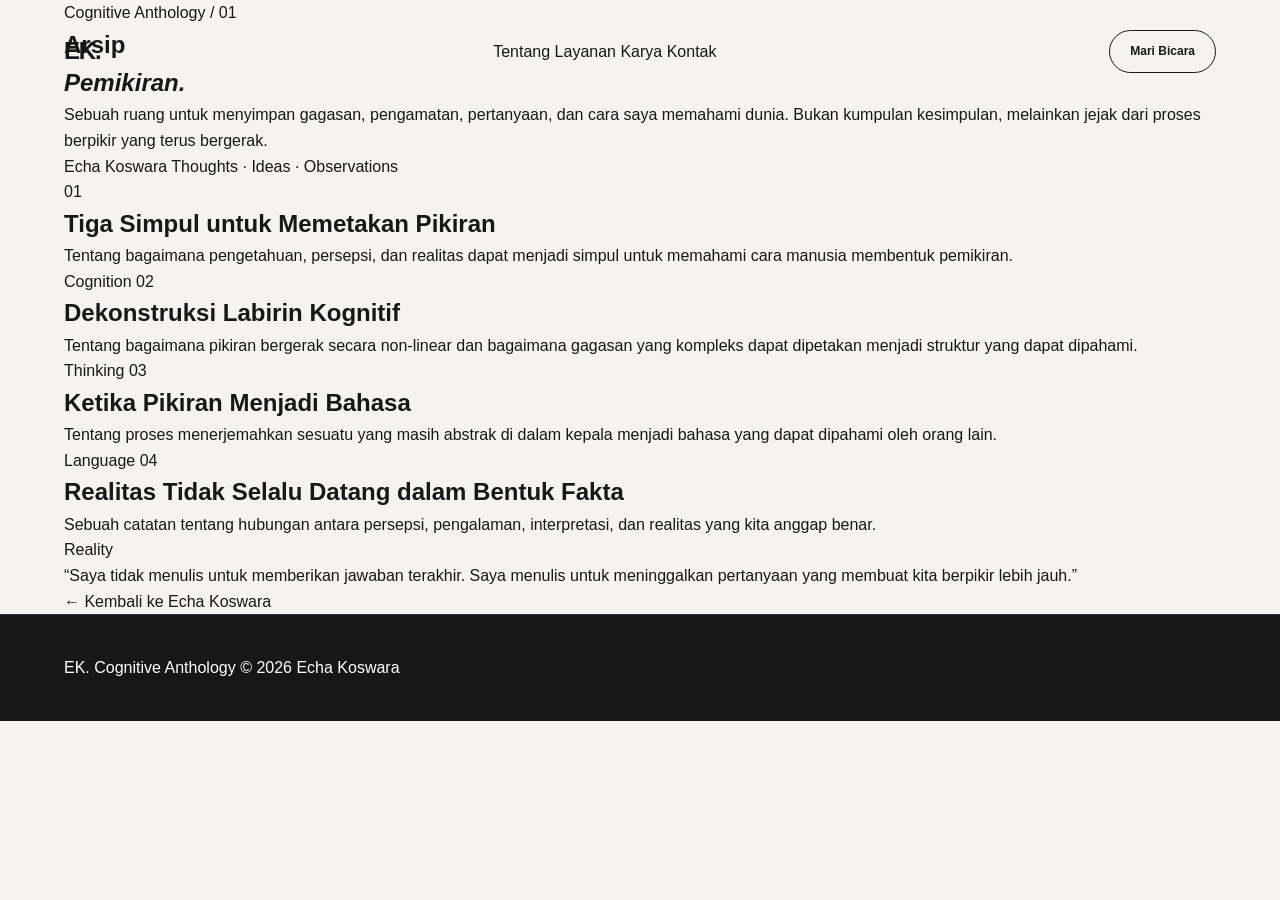
==== cognitive-anthology/index.html @ 887585f0 "Create index.html" ====
<!DOCTYPE html>
<html lang="id">

<head>
    <meta charset="UTF-8">
    <meta name="viewport" content="width=device-width, initial-scale=1.0">

    <title>Cognitive Anthology — Echa Koswara</title>

    <meta
        name="description"
        content="Cognitive Anthology adalah arsip pemikiran Echa Koswara tentang cara manusia berpikir, melihat, memahami, dan memberi makna pada realitas."
    >

    <meta name="author" content="Echa Koswara">
    <link
        rel="canonical"
        href="https://echa-koswara.github.io/cognitive-anthology/"
    >

    <link rel="stylesheet" href="../style.css">
</head>

<body>

<header class="navbar">
    <div class="container nav-container">

        <a href="../index.html" class="logo">EK.</a>

        <nav>
            <a href="../index.html#about">Tentang</a>
            <a href="../index.html#services">Layanan</a>
            <a href="../index.html#work">Karya</a>
            <a href="../index.html#contact">Kontak</a>
        </nav>

        <a href="../index.html#contact" class="nav-button">
            Mari Bicara
        </a>

    </div>
</header>


<main>

    <section class="anthology">

        <div class="container">

            <header class="anthology-header">

                <span class="anthology-label">
                    Cognitive Anthology / 01
                </span>

                <h1 class="anthology-title">
                    Arsip<br>
                    <em>Pemikiran.</em>
                </h1>

                <p class="anthology-intro">
                    Sebuah ruang untuk menyimpan gagasan, pengamatan,
                    pertanyaan, dan cara saya memahami dunia.
                    Bukan kumpulan kesimpulan, melainkan jejak dari
                    proses berpikir yang terus bergerak.
                </p>

                <div class="anthology-meta">
                    <span>Echa Koswara</span>
                    <span>Thoughts · Ideas · Observations</span>
                </div>

            </header>


            <section class="thoughts">

                <a href="#" class="thought">

                    <span class="thought-number">01</span>

                    <div class="thought-content">

                        <h2>
                            Tiga Simpul untuk Memetakan Pikiran
                        </h2>

                        <p>
                            Tentang bagaimana pengetahuan, persepsi,
                            dan realitas dapat menjadi simpul untuk
                            memahami cara manusia membentuk pemikiran.
                        </p>

                    </div>

                    <span class="thought-category">
                        Cognition
                    </span>

                </a>


                <a href="#" class="thought">

                    <span class="thought-number">02</span>

                    <div class="thought-content">

                        <h2>
                            Dekonstruksi Labirin Kognitif
                        </h2>

                        <p>
                            Tentang bagaimana pikiran bergerak secara
                            non-linear dan bagaimana gagasan yang
                            kompleks dapat dipetakan menjadi struktur
                            yang dapat dipahami.
                        </p>

                    </div>

                    <span class="thought-category">
                        Thinking
                    </span>

                </a>


                <a href="#" class="thought">

                    <span class="thought-number">03</span>

                    <div class="thought-content">

                        <h2>
                            Ketika Pikiran Menjadi Bahasa
                        </h2>

                        <p>
                            Tentang proses menerjemahkan sesuatu yang
                            masih abstrak di dalam kepala menjadi
                            bahasa yang dapat dipahami oleh orang lain.
                        </p>

                    </div>

                    <span class="thought-category">
                        Language
                    </span>

                </a>


                <a href="#" class="thought">

                    <span class="thought-number">04</span>

                    <div class="thought-content">

                        <h2>
                            Realitas Tidak Selalu Datang dalam Bentuk Fakta
                        </h2>

                        <p>
                            Sebuah catatan tentang hubungan antara
                            persepsi, pengalaman, interpretasi,
                            dan realitas yang kita anggap benar.
                        </p>

                    </div>

                    <span class="thought-category">
                        Reality
                    </span>

                </a>

            </section>


            <div class="anthology-note">

                <p>
                    “Saya tidak menulis untuk memberikan jawaban
                    terakhir. Saya menulis untuk meninggalkan
                    pertanyaan yang membuat kita berpikir lebih jauh.”
                </p>

            </div>


            <a href="../index.html" class="back-home">
                ← Kembali ke Echa Koswara
            </a>

        </div>

    </section>

</main>


<footer class="footer">

    <div class="container">

        <div class="footer-inner">

            <span>EK.</span>
            <span>Cognitive Anthology</span>
            <span>© 2026 Echa Koswara</span>

        </div>

    </div>

</footer>

</body>
</html>
---- style.css ----
/* =====================================================
   RESET
===================================================== */

* {
    margin: 0;
    padding: 0;
    box-sizing: border-box;
}

html {
    scroll-behavior: smooth;
}

body {
    font-family: "DM Sans", sans-serif;
    background: #f5f3ee;
    color: #171717;
    line-height: 1.6;
}

a {
    color: inherit;
    text-decoration: none;
}

img {
    max-width: 100%;
    display: block;
}


/* =====================================================
   VARIABLES
===================================================== */

:root {
    --background: #f5f3ee;
    --dark: #171717;
    --muted: #77736c;
    --line: #d9d5cd;
    --white: #ffffff;

    --container: 1180px;
}


/* =====================================================
   GLOBAL
===================================================== */

.container {
    width: min(90%, var(--container));
    margin: 0 auto;
}

.section {
    padding: 140px 0;
}

.section-label {
    display: flex;
    align-items: center;
    gap: 15px;

    margin-bottom: 80px;

    font-size: 11px;
    font-weight: 700;
    letter-spacing: 0.2em;
}

.section-label span {
    color: var(--muted);
}


/* =====================================================
   NAVIGATION
===================================================== */

.navbar {
    position: absolute;
    top: 0;
    left: 0;
    width: 100%;
    z-index: 10;
    padding: 30px 0;
}

.nav-container {
    display: flex;
    align-items: center;
    justify-content: space-between;
}

.logo {
    font-size: 24px;
    font-weight: 700;
    letter-spacing: -0.05em;
}

.logo span {
    color: #77736c;
}

.nav-links {
    display: flex;
    gap: 35px;

    font-size: 13px;
    font-weight: 500;
}

.nav-links a {
    position: relative;
}

.nav-links a::after {
    content: "";

    position: absolute;
    left: 0;
    bottom: -5px;

    width: 0;
    height: 1px;

    background: currentColor;

    transition: width 0.3s ease;
}

.nav-links a:hover::after {
    width: 100%;
}

.nav-button {
    padding: 11px 20px;

    border: 1px solid var(--dark);
    border-radius: 100px;

    font-size: 12px;
    font-weight: 600;

    transition: 0.3s ease;
}

.nav-button:hover {
    background: var(--dark);
    color: var(--white);
}


/* =====================================================
   HERO
===================================================== */

.hero {
    min-height: 100vh;
    padding-top: 180px;
    padding-bottom: 100px;

    display: flex;
    flex-direction: column;
    justify-content: center;

    position: relative;

    border-bottom: 1px solid var(--line);
}

.hero-container {
    width: min(90%, 1180px);
    margin-left: auto;
    margin-right: auto;

    display: grid;
    grid-template-columns: minmax(0, 1fr) 300px;
    gap: 80px;
    align-items: center;
}

.eyebrow {
    font-size: 11px;
    font-weight: 700;
    letter-spacing: 0.2em;
    margin-bottom: 25px;
}

.hero-content {
    position: relative;
    z-index: 1;
}

.hero .eyebrow {
    display: block;
    margin-bottom: 30px;
    line-height: 1.4;
}

.hero h1 {
    font-size: clamp(60px, 9vw, 125px);
    line-height: 0.92;
    letter-spacing: -0.07em;
    font-weight: 600;
}

.hero h1 em {
    font-family: "Playfair Display", serif;
    font-weight: 500;
}

.hero-description {
    max-width: 510px;

    margin-top: 40px;

    font-size: 18px;
    line-height: 1.7;
    color: var(--muted);
}

.hero-actions {
    display: flex;
    align-items: center;
    gap: 30px;

    margin-top: 40px;
}

.button {
    display: inline-block;

    padding: 15px 25px;

    border-radius: 100px;

    font-size: 13px;
    font-weight: 600;

    transition: 0.3s ease;
}

.button-dark {
    background: var(--dark);
    color: var(--white);
}

.button-dark:hover {
    transform: translateY(-3px);
}

.text-link {
    font-size: 13px;
    font-weight: 600;

    border-bottom: 1px solid var(--dark);
    padding-bottom: 4px;
}

.hero-side {
    align-self: end;

    padding-bottom: 30px;
}

.hero-mark {
    width: 100px;
    height: 100px;

    display: flex;
    align-items: center;
    justify-content: center;

    border: 1px solid var(--line);
    border-radius: 50%;

    margin-bottom: 30px;
}

.hero-mark span {
    font-size: 30px;
}

.hero-side p {
    max-width: 220px;

    font-family: "Playfair Display", serif;
    font-style: italic;

    font-size: 19px;
    line-height: 1.4;
}

.hero-bottom {
    position: absolute;
    bottom: 30px;
    left: 50%;

    width: min(90%, var(--container));

    transform: translateX(-50%);

    display: flex;
    justify-content: space-between;

    font-size: 9px;
    letter-spacing: 0.15em;
    color: var(--muted);
}


/* =====================================================
   ABOUT
===================================================== */

.about {
    background: var(--dark);
    color: var(--white);
}

.about .section-label {
    color: #aaa;
}

.about-grid {
    display: grid;
    grid-template-columns: 1fr 1fr;
    gap: 100px;
}

.about h2,
.services h2,
.work h2,
.process h2 {
    font-size: clamp(45px, 6vw, 80px);
    line-height: 1;
    letter-spacing: -0.06em;
    font-weight: 500;
}

.about h2 em,
.services h2 em,
.work h2 em,
.process h2 em,
.contact h2 em {
    font-family: "Playfair Display", serif;
    font-weight: 500;
}

.about-text {
    max-width: 550px;
}

.about-text p {
    color: #aaa;
    margin-bottom: 25px;
}

.about-text .large-text {
    color: var(--white);

    font-size: 22px;
    line-height: 1.5;
}


/* =====================================================
   SERVICES
===================================================== */

.services-header {
    display: grid;
    grid-template-columns: 1fr 350px;
    gap: 80px;

    margin-bottom: 100px;
}

.services-header p,
.work-header p {
    color: var(--muted);
    align-self: end;
}

.service-list {
    border-top: 1px solid var(--line);
}

.service-item {
    display: grid;
    grid-template-columns: 70px 1fr 50px;
    gap: 30px;

    padding: 35px 0;

    border-bottom: 1px solid var(--line);

    transition: padding 0.3s ease;
}

.service-item:hover {
    padding-left: 15px;
    padding-right: 15px;
}

.service-number {
    font-size: 11px;
    color: var(--muted);
}

.service-item h3 {
    margin-bottom: 8px;

    font-size: 25px;
    font-weight: 500;
    letter-spacing: -0.03em;
}

.service-item p {
    max-width: 550px;

    color: var(--muted);
    font-size: 14px;
}

.service-arrow {
    font-size: 20px;
}


/* =====================================================
   WORK
===================================================== */

.work {
    background: #ebe8e1;
}

.work-header {
    display: grid;
    grid-template-columns: 1fr 300px;
    gap: 80px;

    margin-bottom: 80px;
}

.work-grid {
    display: grid;
    grid-template-columns: 1.3fr 1fr;
    gap: 30px;
}

.work-card {
    background: var(--background);
}

.work-card.featured {
    grid-row: span 2;
}

.work-image {
    height: 330px;

    background:
        linear-gradient(
            135deg,
            #242424,
            #77736c
        );

    display: flex;
    align-items: center;
    justify-content: center;

    color: white;
}

.featured .work-image {
    height: 500px;
}

.work-image-two {
    background:
        linear-gradient(
            135deg,
            #aaa49a,
            #373737
        );
}

.work-image-three {
    background:
        linear-gradient(
            135deg,
            #4b4945,
            #bdb8ad
        );
}

.work-image span {
    font-family: "Playfair Display", serif;
    font-size: 80px;
    opacity: 0.5;
}

.work-info {
    padding: 25px;
}

.work-info > span {
    font-size: 9px;
    font-weight: 700;
    letter-spacing: 0.15em;
    color: var(--muted);
}

.work-info h3 {
    max-width: 500px;

    margin: 12px 0 25px;

    font-size: 25px;
    line-height: 1.2;
    font-weight: 500;
    letter-spacing: -0.03em;
}

.work-info a {
    font-size: 12px;
    font-weight: 600;

    border-bottom: 1px solid var(--dark);
    padding-bottom: 3px;
}


/* =====================================================
   PROCESS
===================================================== */

.process-grid {
    display: grid;
    grid-template-columns: 1fr 1fr;
    gap: 100px;
}

.process-list {
    border-top: 1px solid var(--line);
}

.process-item {
    display: grid;
    grid-template-columns: 50px 1fr;
    gap: 25px;

    padding: 30px 0;

    border-bottom: 1px solid var(--line);
}

.process-item > span {
    font-size: 11px;
    color: var(--muted);
}

.process-item h3 {
    font-size: 21px;
    margin-bottom: 8px;
}

.process-item p {
    max-width: 450px;

    font-size: 14px;
    color: var(--muted);
}


/* =====================================================
   CONTACT
===================================================== */

.contact {
    padding: 160px 0;

    background: var(--dark);
    color: var(--white);

    text-align: center;
}

.contact-container {
    display: flex;
    flex-direction: column;
    align-items: center;
}

.contact h2 {
    max-width: 900px;

    font-size: clamp(50px, 8vw, 110px);
    line-height: 0.95;
    letter-spacing: -0.07em;
}

.contact > .container > p:not(.eyebrow) {
    max-width: 500px;

    margin: 35px auto;

    color: #aaa;
}

.contact-button {
    display: inline-flex;
    align-items: center;
    gap: 25px;

    margin-top: 20px;

    padding: 17px 25px;

    border: 1px solid #555;
    border-radius: 100px;

    font-size: 14px;

    transition: 0.3s ease;
}

.contact-button:hover {
    background: var(--white);
    color: var(--dark);
}


/* =====================================================
   FOOTER
===================================================== */

footer {
    background: var(--dark);
    color: var(--white);

    border-top: 1px solid #333;

    padding: 40px 0;
}

.footer-container {
    display: grid;
    grid-template-columns: 1fr 1fr 1fr;

    align-items: end;
}

footer p {
    margin-top: 8px;

    color: #777;

    font-size: 11px;
}

.footer-links {
    display: flex;
    justify-content: center;
    gap: 25px;

    font-size: 11px;
}

.footer-links a:hover {
    text-decoration: underline;
}

.copyright {
    text-align: right;

    color: #777;

    font-size: 10px;
}


/* =====================================================
   RESPONSIVE — TABLET
===================================================== */

@media (max-width: 900px) {

    .section {
        padding: 100px 0;
    }

    .hero-container {
        grid-template-columns: 1fr;
    }

    .hero-side {
        display: none;
    }

    .about-grid,
    .process-grid {
        grid-template-columns: 1fr;
        gap: 60px;
    }

    .services-header,
    .work-header {
        grid-template-columns: 1fr;
        gap: 30px;
    }

    .work-grid {
        grid-template-columns: 1fr;
    }

    .work-card.featured {
        grid-row: auto;
    }

    .featured .work-image {
        height: 400px;
    }

    .footer-container {
        grid-template-columns: 1fr;
        gap: 30px;
    }

    .footer-links {
        justify-content: flex-start;
    }

    .copyright {
        text-align: left;
    }
}


/* =====================================================
   RESPONSIVE — MOBILE
===================================================== */

@media (max-width: 600px) {

    .navbar {
        padding: 22px 0;
    }

    .nav-links {
        display: none;
    }

    .nav-button {
        padding: 9px 16px;
    }

    .hero {
        min-height: 100svh;
        padding-top: 100px;
    }

    .hero h1 {
        font-size: clamp(60px, 18vw, 100px);
    }

    .hero-description {
        font-size: 16px;
        margin-top: 30px;
    }

    .hero-actions {
        flex-direction: column;
        align-items: flex-start;
        gap: 20px;
    }

    .hero-bottom {
        display: none;
    }

    .section {
        padding: 80px 0;
    }

    .section-label {
        margin-bottom: 50px;
    }

    .about h2,
    .services h2,
    .work h2,
    .process h2 {
        font-size: 48px;
    }

    .about-text .large-text {
        font-size: 19px;
    }

    .service-item {
        grid-template-columns: 35px 1fr;
        gap: 15px;
    }

    .service-arrow {
        display: none;
    }

    .service-item h3 {
        font-size: 21px;
    }

    .work-grid {
        gap: 20px;
    }

    .work-image,
    .featured .work-image {
        height: 300px;
    }

    .work-info h3 {
        font-size: 21px;
    }

    .process-item {
        grid-template-columns: 35px 1fr;
        gap: 15px;
    }

    .contact {
        padding: 100px 0;
    }

    .contact h2 {
        font-size: 55px;
    }

    .contact-button {
        font-size: 12px;
        padding: 14px 18px;
    }

    .footer-links {
        flex-wrap: wrap;
        gap: 15px;
    }
}
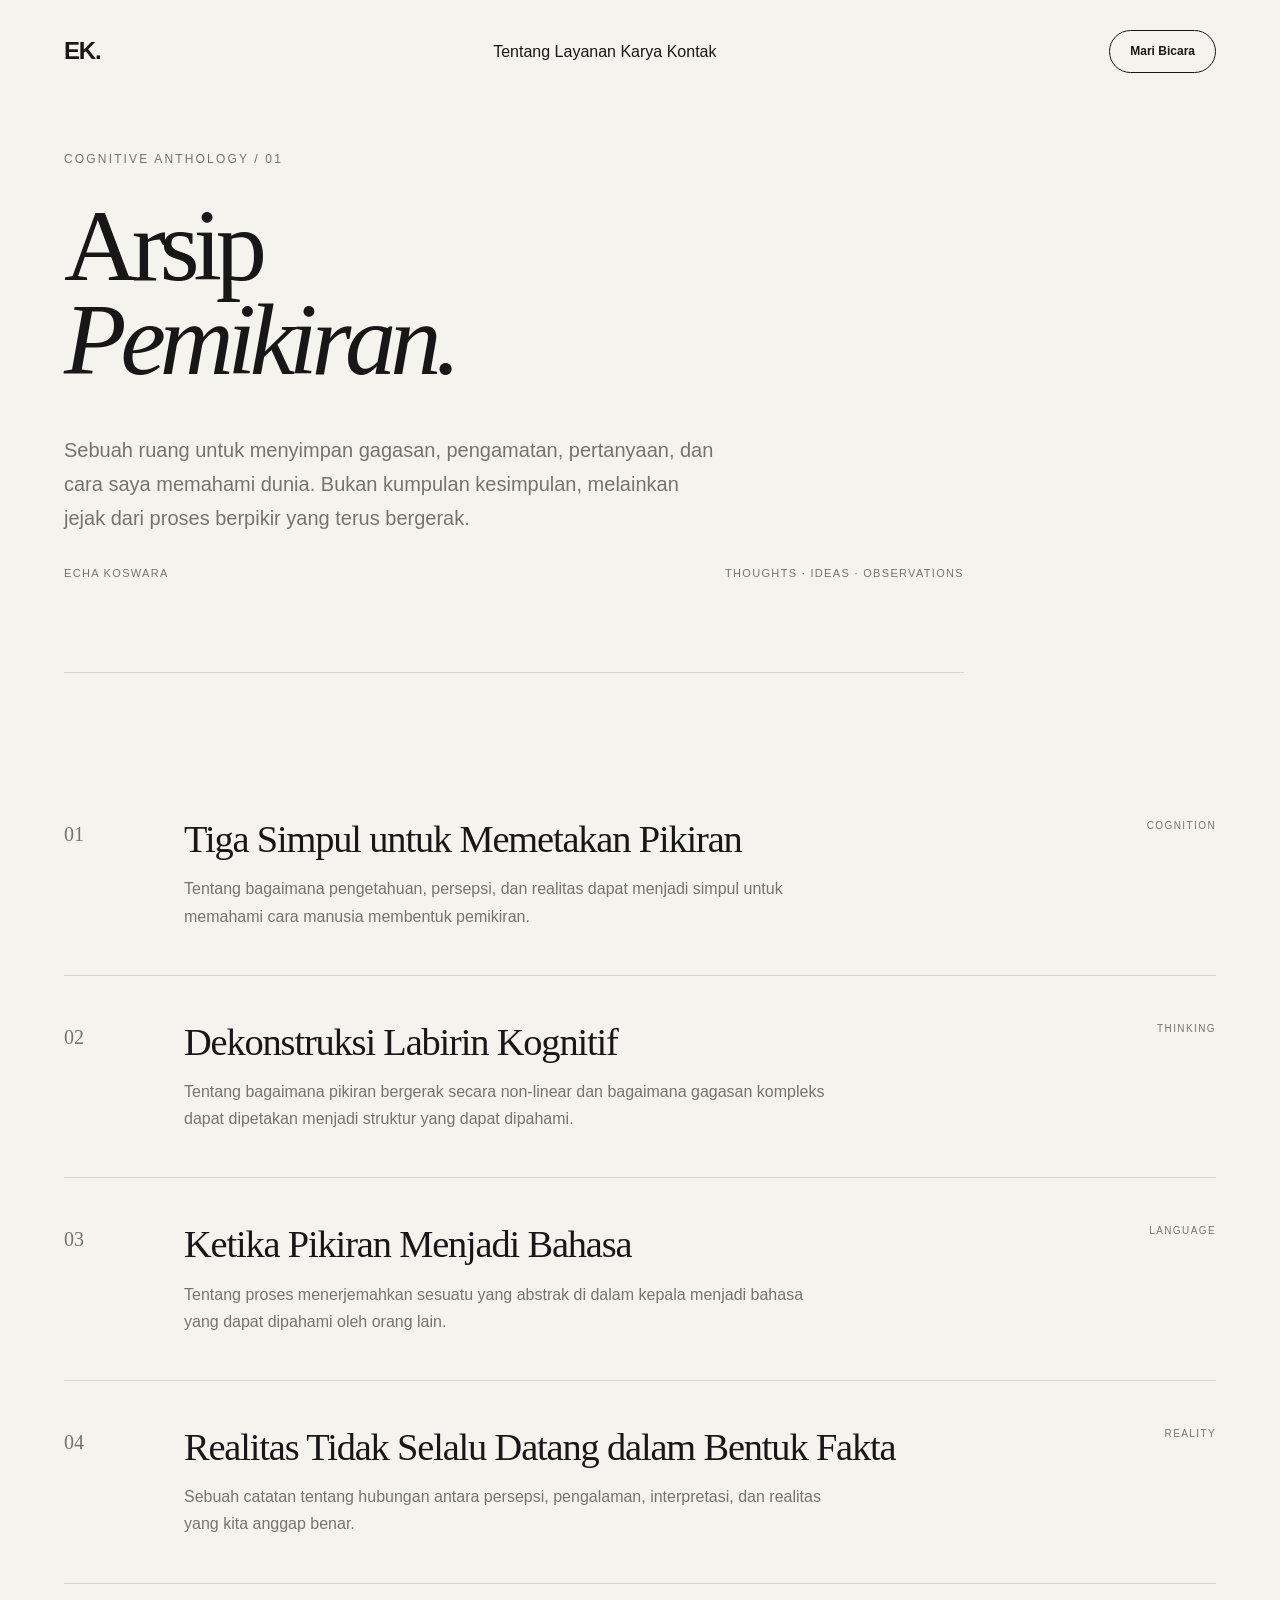
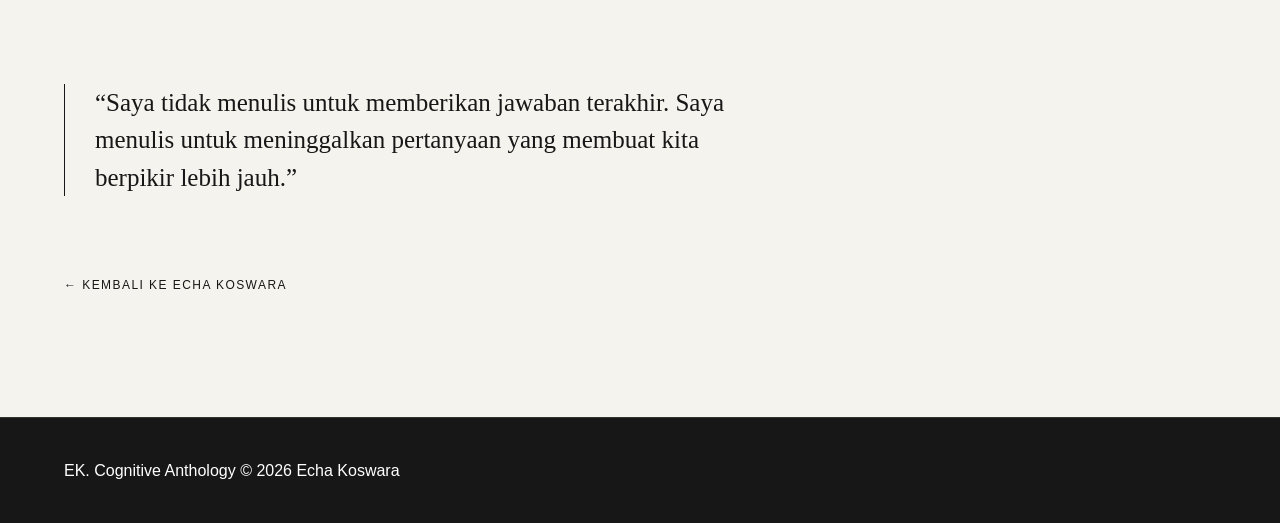
==== commit 885bae6e: "Update index.html" ====
--- a/cognitive-anthology/index.html
+++ b/cognitive-anthology/index.html
@@ -75,110 +75,108 @@
             </header>
 
 
-            <section class="thoughts">
-
-                <a href="#" class="thought">
-
-                    <span class="thought-number">01</span>
-
-                    <div class="thought-content">
-
-                        <h2>
-                            Tiga Simpul untuk Memetakan Pikiran
-                        </h2>
-
-                        <p>
-                            Tentang bagaimana pengetahuan, persepsi,
-                            dan realitas dapat menjadi simpul untuk
-                            memahami cara manusia membentuk pemikiran.
-                        </p>
-
-                    </div>
-
-                    <span class="thought-category">
-                        Cognition
-                    </span>
-
-                </a>
-
-
-                <a href="#" class="thought">
-
-                    <span class="thought-number">02</span>
-
-                    <div class="thought-content">
-
-                        <h2>
-                            Dekonstruksi Labirin Kognitif
-                        </h2>
-
-                        <p>
-                            Tentang bagaimana pikiran bergerak secara
-                            non-linear dan bagaimana gagasan yang
-                            kompleks dapat dipetakan menjadi struktur
-                            yang dapat dipahami.
-                        </p>
-
-                    </div>
-
-                    <span class="thought-category">
-                        Thinking
-                    </span>
-
-                </a>
-
-
-                <a href="#" class="thought">
-
-                    <span class="thought-number">03</span>
-
-                    <div class="thought-content">
-
-                        <h2>
-                            Ketika Pikiran Menjadi Bahasa
-                        </h2>
-
-                        <p>
-                            Tentang proses menerjemahkan sesuatu yang
-                            masih abstrak di dalam kepala menjadi
-                            bahasa yang dapat dipahami oleh orang lain.
-                        </p>
-
-                    </div>
-
-                    <span class="thought-category">
-                        Language
-                    </span>
-
-                </a>
-
-
-                <a href="#" class="thought">
-
-                    <span class="thought-number">04</span>
-
-                    <div class="thought-content">
-
-                        <h2>
-                            Realitas Tidak Selalu Datang dalam Bentuk Fakta
-                        </h2>
-
-                        <p>
-                            Sebuah catatan tentang hubungan antara
-                            persepsi, pengalaman, interpretasi,
-                            dan realitas yang kita anggap benar.
-                        </p>
-
-                    </div>
-
-                    <span class="thought-category">
-                        Reality
-                    </span>
-
-                </a>
-
-            </section>
-
+          <section class="thoughts">
+
+    <a href="./tiga-simpul/" class="thought">
+
+        <span class="thought-number">01</span>
+
+        <div class="thought-content">
+
+            <h2>
+                Tiga Simpul untuk Memetakan Pikiran
+            </h2>
+
+            <p>
+                Tentang bagaimana pengetahuan, persepsi,
+                dan realitas dapat menjadi simpul untuk
+                memahami cara manusia membentuk pemikiran.
+            </p>
+
+        </div>
+
+        <span class="thought-category">
+            Cognition
+        </span>
+
+    </a>
+
+
+    <a href="./dekonstruksi-labirin-kognitif/" class="thought">
+
+        <span class="thought-number">02</span>
+
+        <div class="thought-content">
+
+            <h2>
+                Dekonstruksi Labirin Kognitif
+            </h2>
+
+            <p>
+                Tentang bagaimana pikiran bergerak secara
+                non-linear dan bagaimana gagasan kompleks
+                dapat dipetakan menjadi struktur yang dapat dipahami.
+            </p>
+
+        </div>
+
+        <span class="thought-category">
+            Thinking
+        </span>
+
+    </a>
+
+
+    <a href="./ketika-pikiran-menjadi-bahasa/" class="thought">
+
+        <span class="thought-number">03</span>
+
+        <div class="thought-content">
+
+            <h2>
+                Ketika Pikiran Menjadi Bahasa
+            </h2>
+
+            <p>
+                Tentang proses menerjemahkan sesuatu yang
+                abstrak di dalam kepala menjadi bahasa yang
+                dapat dipahami oleh orang lain.
+            </p>
+
+        </div>
+
+        <span class="thought-category">
+            Language
+        </span>
+
+    </a>
+
+
+    <a href="./realitas-dan-persepsi/" class="thought">
+
+        <span class="thought-number">04</span>
+
+        <div class="thought-content">
+
+            <h2>
+                Realitas Tidak Selalu Datang dalam Bentuk Fakta
+            </h2>
+
+            <p>
+                Sebuah catatan tentang hubungan antara
+                persepsi, pengalaman, interpretasi, dan
+                realitas yang kita anggap benar.
+            </p>
+
+        </div>
+
+        <span class="thought-category">
+            Reality
+        </span>
+
+    </a>
+
+</section>
 
             <div class="anthology-note">
 
--- a/style.css
+++ b/style.css
@@ -853,3 +853,200 @@
         gap: 15px;
     }
 }
+
+/* =========================================
+   COGNITIVE ANTHOLOGY
+   ========================================= */
+
+.anthology {
+    padding: 150px 0 120px;
+}
+
+.anthology-header {
+    max-width: 900px;
+    padding-bottom: 90px;
+    border-bottom: 1px solid var(--line);
+}
+
+.anthology-label {
+    display: block;
+    margin-bottom: 30px;
+    font-size: 12px;
+    letter-spacing: 0.18em;
+    text-transform: uppercase;
+    color: var(--muted);
+}
+
+.anthology-title {
+    margin: 0;
+    font-family: "Playfair Display", serif;
+    font-size: clamp(58px, 8vw, 120px);
+    line-height: 0.92;
+    letter-spacing: -0.06em;
+    font-weight: 500;
+}
+
+.anthology-title em {
+    font-weight: 400;
+}
+
+.anthology-intro {
+    max-width: 650px;
+    margin-top: 45px;
+    font-size: 20px;
+    line-height: 1.7;
+    color: var(--muted);
+}
+
+.anthology-meta {
+    display: flex;
+    justify-content: space-between;
+    margin-top: 30px;
+    font-size: 11px;
+    letter-spacing: 0.12em;
+    text-transform: uppercase;
+    color: var(--muted);
+}
+
+
+/* Thoughts */
+
+.thoughts {
+    margin-top: 100px;
+}
+
+.thought {
+    display: grid;
+    grid-template-columns: 80px 1fr 180px;
+    gap: 40px;
+
+    padding: 45px 0;
+
+    border-bottom: 1px solid var(--line);
+
+    text-decoration: none;
+    color: var(--dark);
+
+    transition: opacity 0.3s ease;
+}
+
+.thought:hover {
+    opacity: 0.55;
+}
+
+.thought-number {
+    font-family: "Playfair Display", serif;
+    font-size: 20px;
+    color: var(--muted);
+}
+
+.thought-content h2 {
+    margin: 0 0 15px;
+
+    font-family: "Playfair Display", serif;
+    font-size: clamp(28px, 3vw, 42px);
+    line-height: 1.1;
+
+    font-weight: 500;
+    letter-spacing: -0.03em;
+}
+
+.thought-content p {
+    max-width: 650px;
+    margin: 0;
+
+    font-size: 16px;
+    line-height: 1.7;
+
+    color: var(--muted);
+}
+
+.thought-category {
+    align-self: start;
+
+    font-size: 10px;
+    line-height: 1.5;
+
+    letter-spacing: 0.14em;
+    text-transform: uppercase;
+
+    color: var(--muted);
+    text-align: right;
+}
+
+
+/* Closing Note */
+
+.anthology-note {
+    max-width: 700px;
+    margin-top: 100px;
+    padding-left: 30px;
+
+    border-left: 1px solid var(--dark);
+}
+
+.anthology-note p {
+    margin: 0;
+
+    font-family: "Playfair Display", serif;
+    font-size: 25px;
+    line-height: 1.5;
+}
+
+
+/* Back */
+
+.back-home {
+    display: inline-block;
+    margin-top: 80px;
+
+    font-size: 12px;
+    letter-spacing: 0.12em;
+    text-transform: uppercase;
+
+    color: var(--dark);
+    text-decoration: none;
+}
+
+.back-home:hover {
+    opacity: 0.6;
+}
+
+
+/* =========================================
+   COGNITIVE ANTHOLOGY — MOBILE
+   ========================================= */
+
+@media (max-width: 700px) {
+
+    .anthology {
+        padding-top: 130px;
+    }
+
+    .anthology-title {
+        font-size: clamp(54px, 16vw, 90px);
+    }
+
+    .anthology-intro {
+        font-size: 17px;
+    }
+
+    .anthology-meta {
+        flex-direction: column;
+        gap: 10px;
+    }
+
+    .thought {
+        grid-template-columns: 40px 1fr;
+        gap: 20px;
+    }
+
+    .thought-category {
+        grid-column: 2;
+        text-align: left;
+    }
+
+    .anthology-note p {
+        font-size: 21px;
+    }
+}
